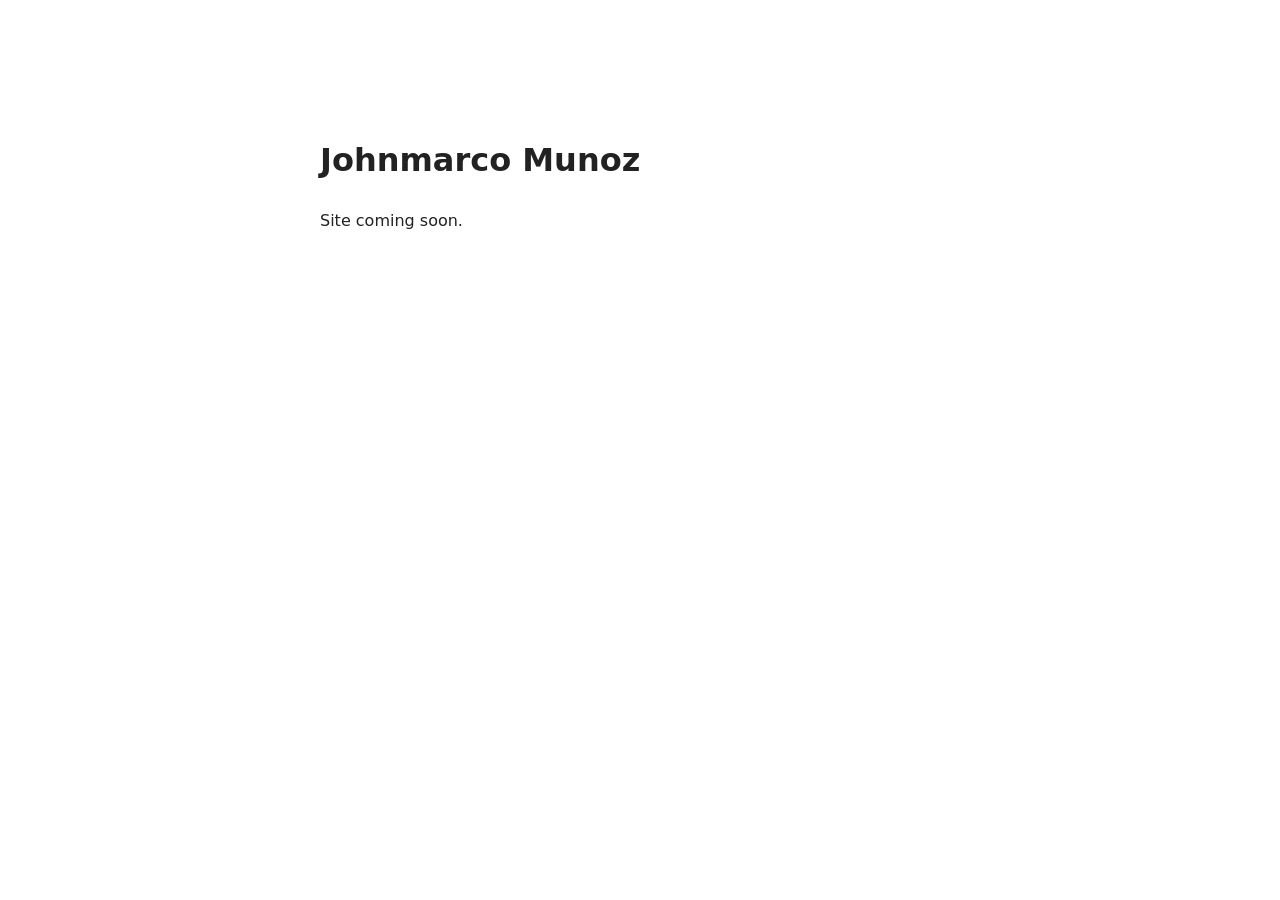
==== index.html @ bd4a5c17 "Create index.html" ====
<!DOCTYPE html>
<html lang="en">
<head>
<meta charset="utf-8">
<meta name="viewport" content="width=device-width, initial-scale=1">
<title>Johnmarco Munoz</title>
<style>body{font-family:system-ui,sans-serif;max-width:640px;margin:15vh auto;padding:0 16px;line-height:1.6;color:#222}@media(prefers-color-scheme:dark){body{background:#111;color:#eee}}</style>
</head>
<body>
<h1>Johnmarco Munoz</h1>
<p>Site coming soon.</p>
</body>
</html>
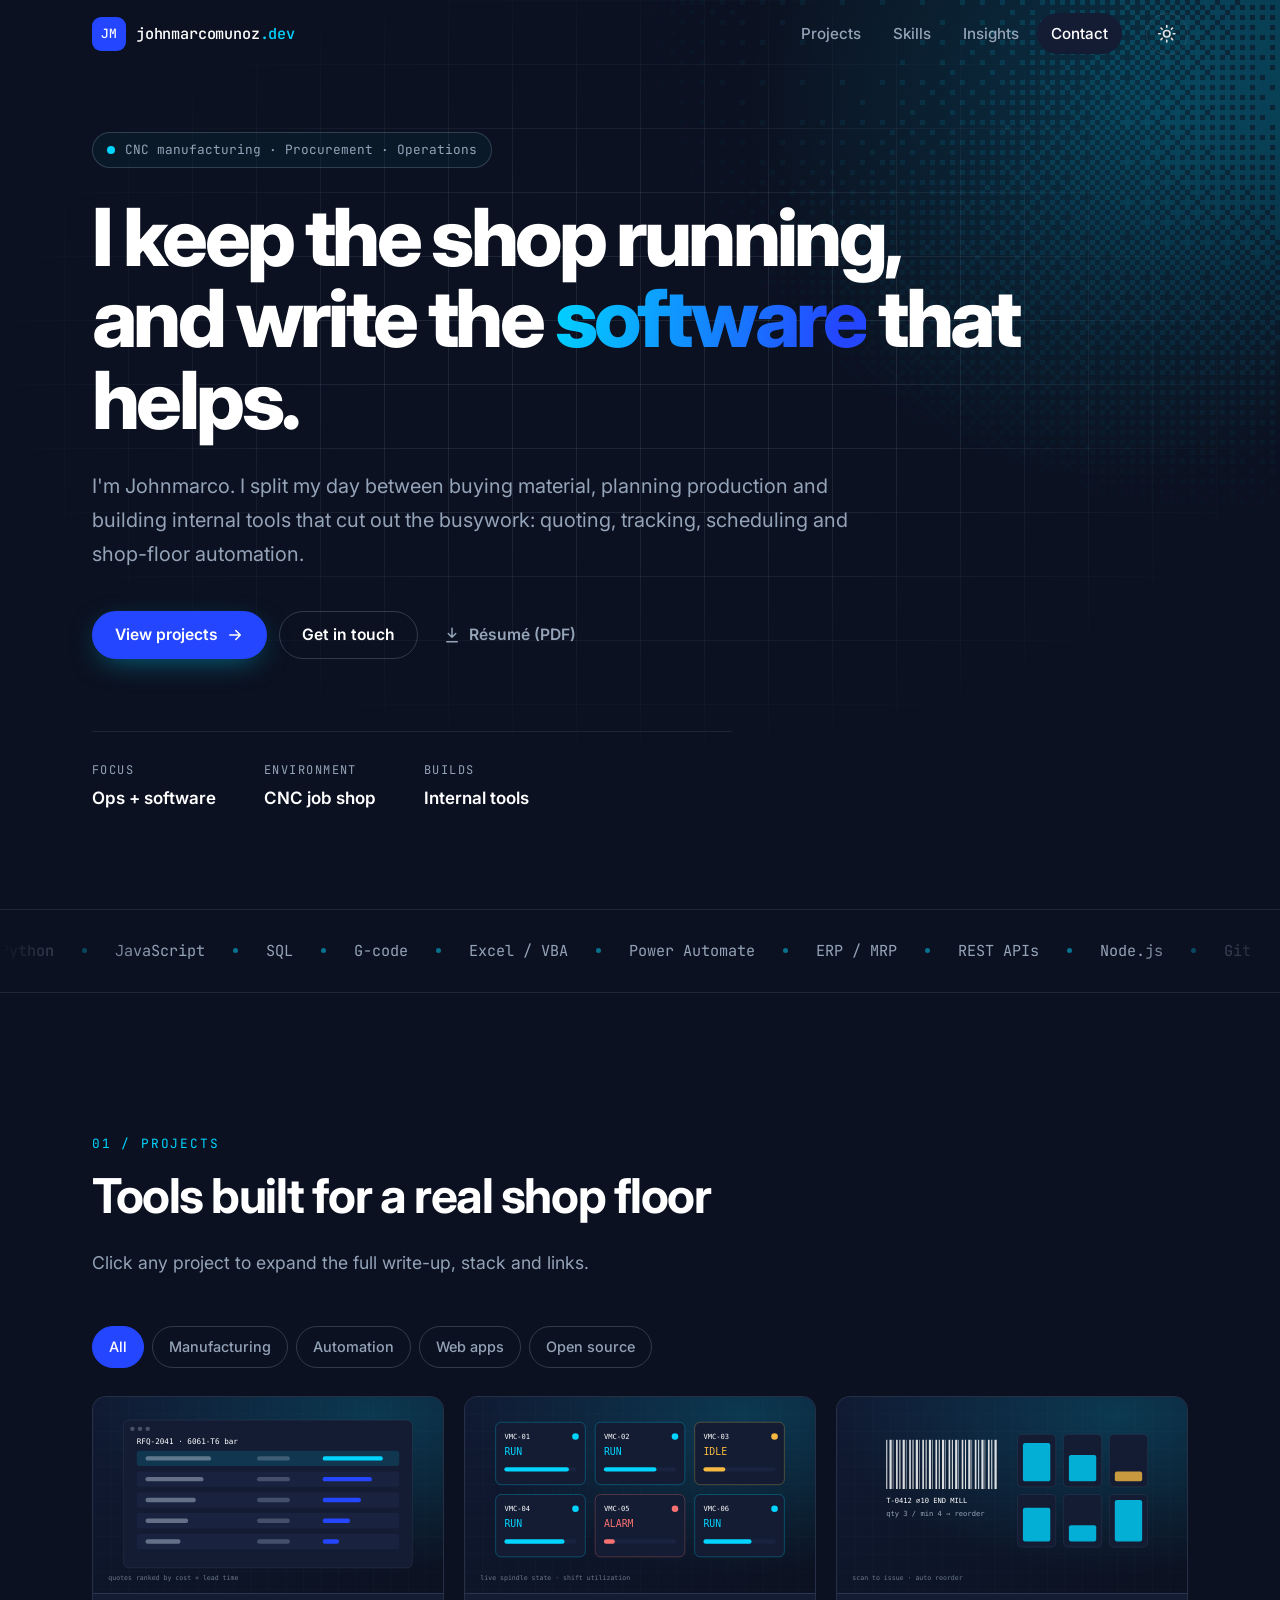
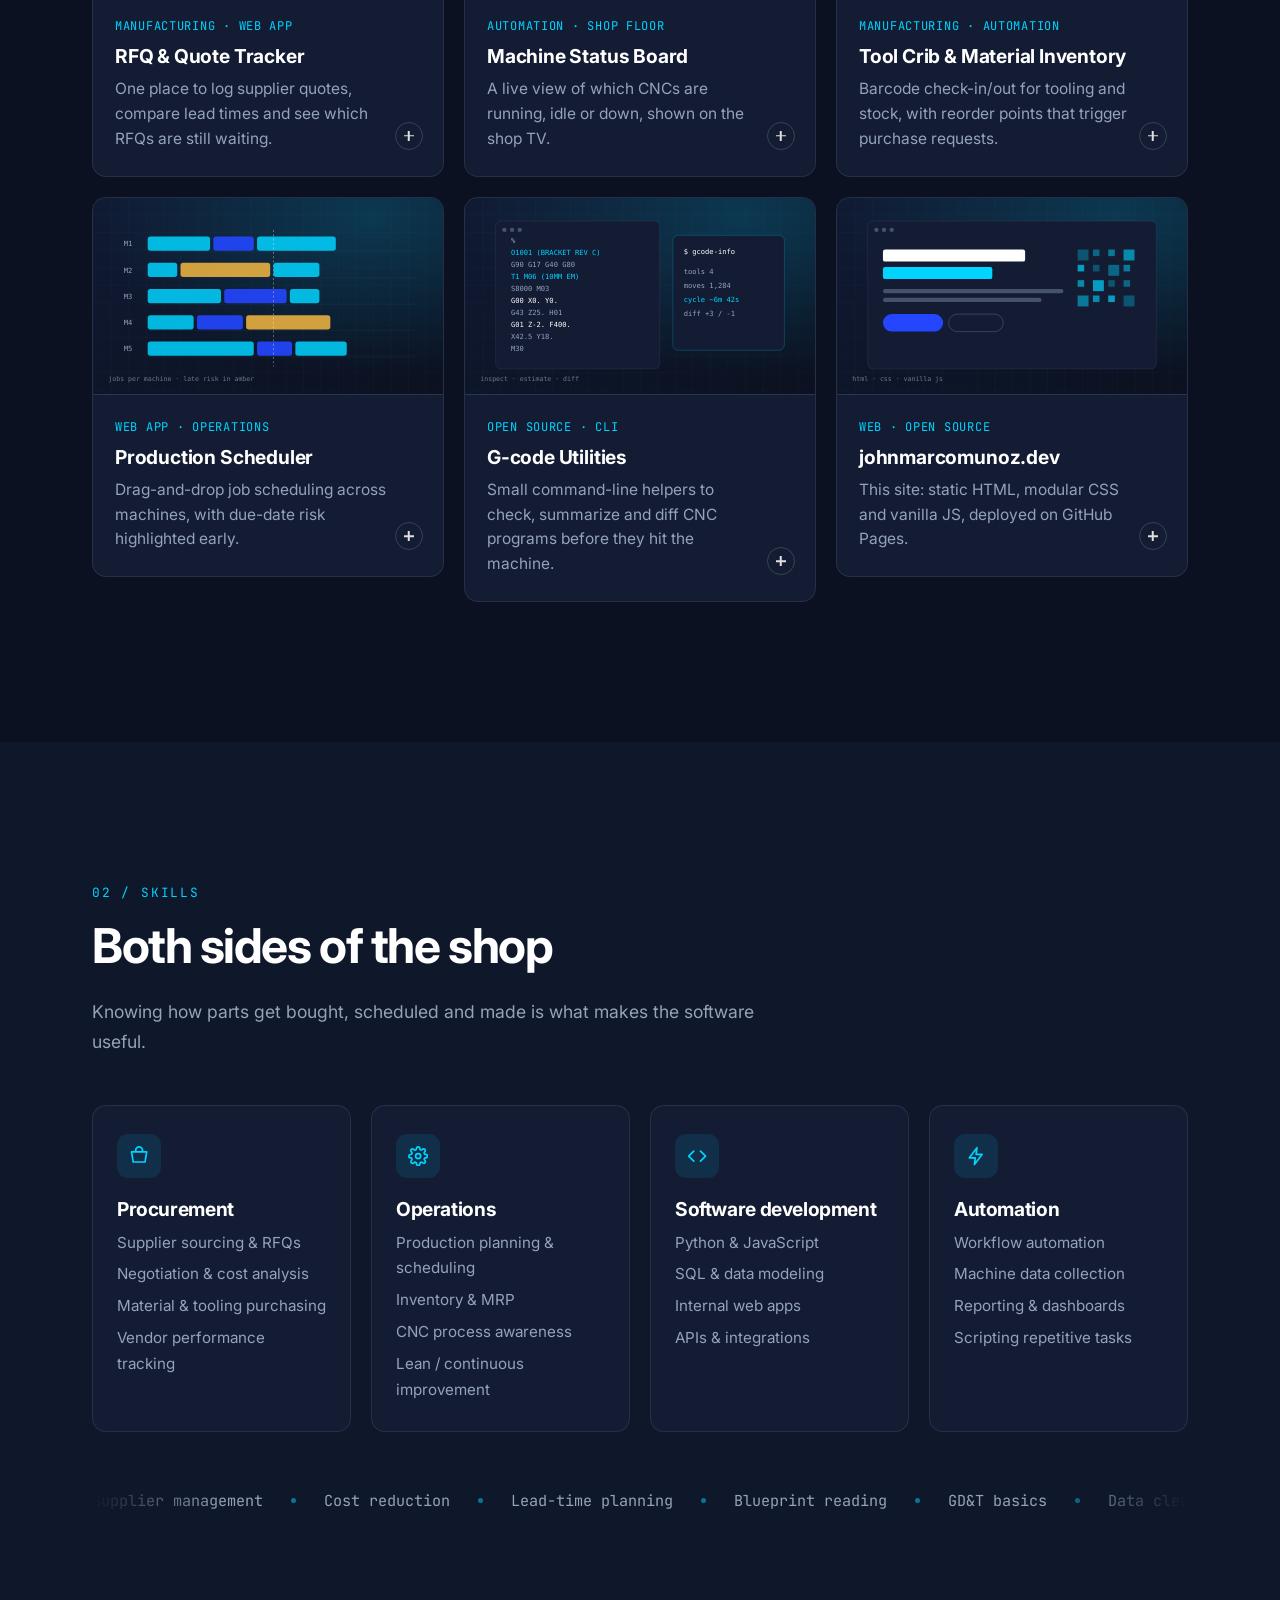
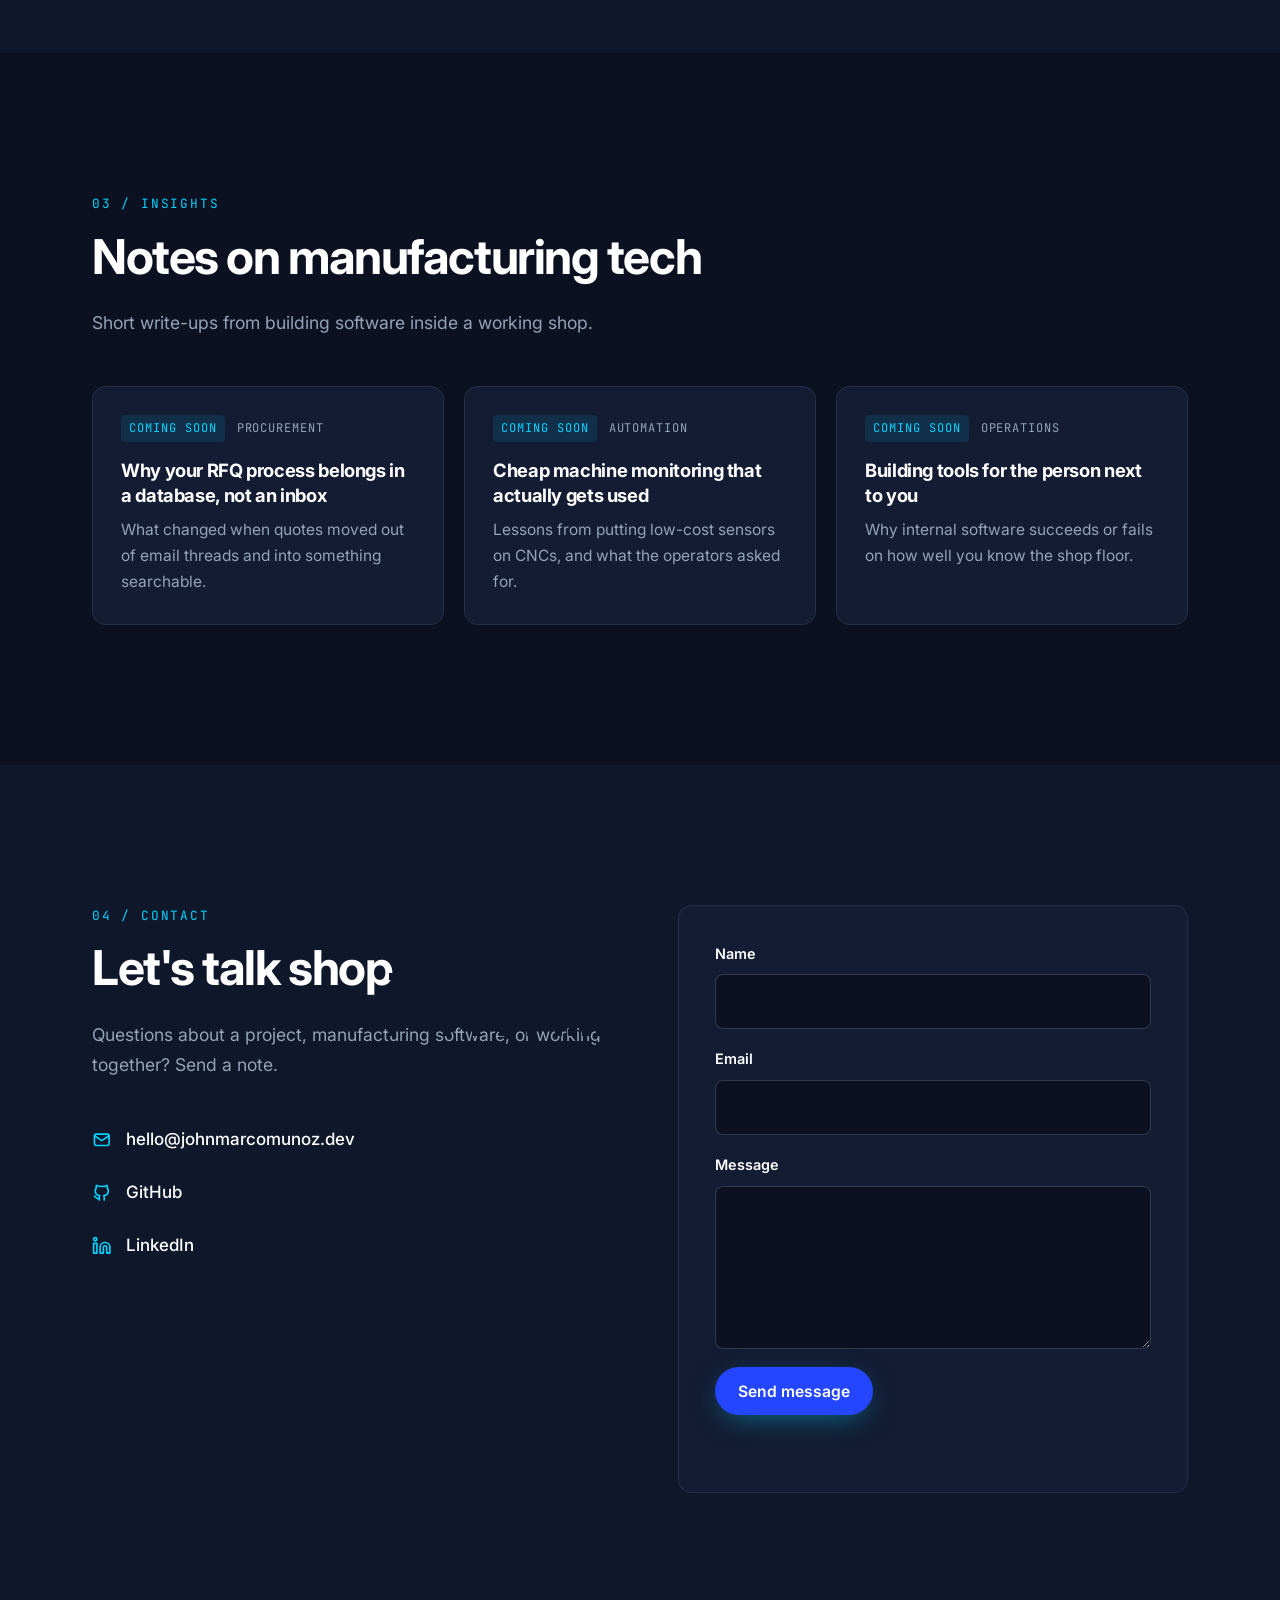
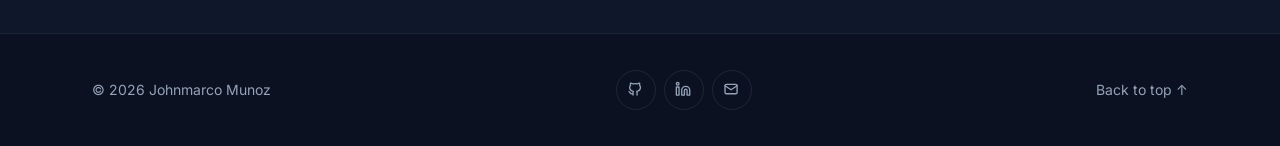
==== commit 53c7dfb5: "Build portfolio site: hero, project accordion, skills, insights, contact Static HTML/CSS/vanilla JS " ====
--- a/index.html
+++ b/index.html
@@ -1,13 +1,521 @@
 <!DOCTYPE html>
-<html lang="en">
+<html lang="en" data-theme="dark">
 <head>
-<meta charset="utf-8">
-<meta name="viewport" content="width=device-width, initial-scale=1">
-<title>Johnmarco Munoz</title>
-<style>body{font-family:system-ui,sans-serif;max-width:640px;margin:15vh auto;padding:0 16px;line-height:1.6;color:#222}@media(prefers-color-scheme:dark){body{background:#111;color:#eee}}</style>
+  <meta charset="utf-8">
+  <meta name="viewport" content="width=device-width, initial-scale=1">
+  <title>Johnmarco Munoz — Manufacturing Operations &amp; Software</title>
+  <meta name="description" content="Johnmarco Munoz works in CNC manufacturing across procurement and operations, and builds the software and automation that keeps the shop floor moving.">
+  <meta name="author" content="Johnmarco Munoz">
+  <link rel="canonical" href="https://johnmarcomunoz.dev/">
+  <meta name="theme-color" content="#0b1120">
+
+  <!-- Open Graph / social previews -->
+  <meta property="og:type" content="website">
+  <meta property="og:url" content="https://johnmarcomunoz.dev/">
+  <meta property="og:title" content="Johnmarco Munoz — Manufacturing Operations &amp; Software">
+  <meta property="og:description" content="CNC procurement and operations, plus the internal tools and shop-floor automation that support them.">
+  <meta property="og:image" content="https://johnmarcomunoz.dev/assets/og-image.png">
+  <meta name="twitter:card" content="summary_large_image">
+
+  <link rel="icon" href="assets/favicon.svg" type="image/svg+xml">
+
+  <!-- Mark JS as available and apply saved theme before paint (avoids a flash) -->
+  <script>
+    document.documentElement.classList.add('js');
+    try { var t = localStorage.getItem('theme'); if (t) document.documentElement.dataset.theme = t; } catch (e) {}
+  </script>
+
+  <link rel="preconnect" href="https://fonts.googleapis.com">
+  <link rel="preconnect" href="https://fonts.gstatic.com" crossorigin>
+  <link href="https://fonts.googleapis.com/css2?family=Inter:wght@400;500;600;700;800&family=JetBrains+Mono:wght@400;500&display=swap" rel="stylesheet">
+
+  <!-- Modular CSS: edit tokens.css for colors, animations.css for motion -->
+  <link rel="stylesheet" href="css/tokens.css">
+  <link rel="stylesheet" href="css/base.css">
+  <link rel="stylesheet" href="css/layout.css">
+  <link rel="stylesheet" href="css/components.css">
+  <link rel="stylesheet" href="css/animations.css">
+
+  <script type="application/ld+json">
+  {
+    "@context": "https://schema.org",
+    "@type": "Person",
+    "name": "Johnmarco Munoz",
+    "url": "https://johnmarcomunoz.dev/",
+    "jobTitle": "Procurement & Operations, CNC Manufacturing",
+    "knowsAbout": ["CNC manufacturing", "Procurement", "Operations", "Software development", "Automation"],
+    "sameAs": [
+      "https://github.com/YOUR-GITHUB",
+      "https://www.linkedin.com/in/YOUR-LINKEDIN"
+    ]
+  }
+  </script>
 </head>
 <body>
-<h1>Johnmarco Munoz</h1>
-<p>Site coming soon.</p>
+  <a class="skip-link" href="#main">Skip to content</a>
+
+  <!-- ============ HEADER ============ -->
+  <header class="site-header" data-header>
+    <div class="container header-inner">
+      <a class="brand" href="#top" aria-label="Johnmarco Munoz, home">
+        <span class="brand-mark" aria-hidden="true">JM</span>
+        <span class="brand-name">johnmarcomunoz<span class="accent">.dev</span></span>
+      </a>
+
+      <nav class="nav" id="site-nav" aria-label="Primary">
+        <ul class="nav-list">
+          <li><a href="#projects">Projects</a></li>
+          <li><a href="#skills">Skills</a></li>
+          <li><a href="#insights">Insights</a></li>
+          <li><a href="#contact">Contact</a></li>
+        </ul>
+      </nav>
+
+      <div class="header-actions">
+        <button class="icon-btn" type="button" data-theme-toggle aria-label="Switch to light theme">
+          <svg class="icon icon-sun" viewBox="0 0 24 24" aria-hidden="true"><circle cx="12" cy="12" r="4"/><path d="M12 2v2M12 20v2M4.9 4.9l1.4 1.4M17.7 17.7l1.4 1.4M2 12h2M20 12h2M4.9 19.1l1.4-1.4M17.7 6.3l1.4-1.4"/></svg>
+          <svg class="icon icon-moon" viewBox="0 0 24 24" aria-hidden="true"><path d="M21 12.8A9 9 0 1 1 11.2 3a7 7 0 0 0 9.8 9.8z"/></svg>
+        </button>
+        <button class="icon-btn nav-toggle" type="button" aria-controls="site-nav" aria-expanded="false" aria-label="Open menu" data-nav-toggle>
+          <svg class="icon" viewBox="0 0 24 24" aria-hidden="true"><path d="M4 7h16M4 12h16M4 17h16"/></svg>
+        </button>
+      </div>
+    </div>
+  </header>
+
+  <main id="main">
+    <!-- ============ HERO ============ -->
+    <section class="hero" id="top" aria-labelledby="hero-title">
+      <canvas class="hero-dither" data-hero-dither aria-hidden="true"></canvas>
+      <div class="container hero-inner">
+        <p class="eyebrow reveal"><span class="status-dot" aria-hidden="true"></span> CNC manufacturing · Procurement · Operations</p>
+        <h1 id="hero-title" class="hero-title reveal">
+          I keep the shop running,<br>
+          and write the <span class="text-gradient">software</span> that helps.
+        </h1>
+        <p class="hero-lede reveal">
+          I'm Johnmarco. I split my day between buying material, planning production and
+          building internal tools that cut out the busywork: quoting, tracking, scheduling
+          and shop-floor automation.
+        </p>
+        <div class="hero-ctas reveal">
+          <a class="btn btn-primary" href="#projects">
+            View projects
+            <svg class="icon" viewBox="0 0 24 24" aria-hidden="true"><path d="M5 12h14M13 6l6 6-6 6"/></svg>
+          </a>
+          <a class="btn btn-ghost" href="#contact">Get in touch</a>
+          <a class="btn btn-link" href="assets/resume.pdf" data-resume-link download>
+            <svg class="icon" viewBox="0 0 24 24" aria-hidden="true"><path d="M12 3v12M7 10l5 5 5-5M5 21h14"/></svg>
+            Résumé (PDF)
+          </a>
+        </div>
+
+        <dl class="hero-stats reveal">
+          <div><dt>Focus</dt><dd>Ops + software</dd></div>
+          <div><dt>Environment</dt><dd>CNC job shop</dd></div>
+          <div><dt>Builds</dt><dd>Internal tools</dd></div>
+        </dl>
+      </div>
+    </section>
+
+    <!-- ============ TECH LOOP ============ -->
+    <section class="loop-section" aria-label="Tools and technologies I work with">
+      <div class="logo-loop" data-logo-loop data-speed="40">
+        <ul class="logo-loop-track">
+          <li>Python</li>
+          <li>JavaScript</li>
+          <li>SQL</li>
+          <li>G-code</li>
+          <li>Excel / VBA</li>
+          <li>Power Automate</li>
+          <li>ERP / MRP</li>
+          <li>REST APIs</li>
+          <li>Node.js</li>
+          <li>Git</li>
+          <li>Fusion 360</li>
+          <li>Raspberry Pi</li>
+        </ul>
+      </div>
+    </section>
+
+    <!-- ============ PROJECTS ============ -->
+    <section class="section" id="projects" aria-labelledby="projects-title">
+      <div class="container">
+        <header class="section-head reveal" data-dither>
+          <p class="section-kicker">01 / Projects</p>
+          <h2 id="projects-title">Tools built for a real shop floor</h2>
+          <p class="section-sub">Click any project to expand the full write-up, stack and links.</p>
+        </header>
+
+        <div class="filter-bar reveal" role="group" aria-label="Filter projects">
+          <button class="chip is-active" type="button" data-filter="all" aria-pressed="true">All</button>
+          <button class="chip" type="button" data-filter="manufacturing" aria-pressed="false">Manufacturing</button>
+          <button class="chip" type="button" data-filter="automation" aria-pressed="false">Automation</button>
+          <button class="chip" type="button" data-filter="web" aria-pressed="false">Web apps</button>
+          <button class="chip" type="button" data-filter="open-source" aria-pressed="false">Open source</button>
+        </div>
+
+        <div class="project-grid" data-accordion>
+          <!--
+            PROJECT CARD TEMPLATE — copy an <article> block to add a project.
+            - data-category: space-separated list of filter keys
+              (manufacturing, automation, web, open-source)
+            - Give the button's aria-controls and the panel's id a matching, unique value.
+          -->
+          <article class="project-card reveal" data-category="manufacturing web">
+            <button class="project-summary" type="button" aria-expanded="false" aria-controls="p-rfq">
+              <span class="project-thumb">
+                <img src="assets/img/projects/rfq-tracker.svg" alt="" width="640" height="360" loading="lazy">
+              </span>
+              <span class="project-meta">
+                <span class="project-tag">Manufacturing · Web app</span>
+                <span class="project-title">RFQ &amp; Quote Tracker</span>
+                <span class="project-short">One place to log supplier quotes, compare lead times and see which RFQs are still waiting.</span>
+              </span>
+              <span class="project-chevron" aria-hidden="true"></span>
+            </button>
+            <div class="project-panel" id="p-rfq" role="region" aria-label="RFQ & Quote Tracker details">
+              <div class="project-panel-inner">
+                <p>Procurement used to live in email threads and a shared spreadsheet. This tool stores every RFQ, the vendors it went to and each response, then ranks quotes by price, lead time and past on-time delivery. Buyers see what's overdue at a glance, and the history makes the next quote faster.</p>
+                <ul class="project-points">
+                  <li>Side-by-side quote comparison with landed-cost math</li>
+                  <li>Automatic reminders for vendors that haven't responded</li>
+                  <li>Vendor scorecards built from real delivery history</li>
+                </ul>
+                <ul class="tech-list" aria-label="Tech stack">
+                  <li>Python</li><li>Flask</li><li>SQLite</li><li>HTMX</li>
+                </ul>
+                <div class="project-links">
+                  <span class="btn btn-sm btn-muted">Private / internal</span>
+                </div>
+              </div>
+            </div>
+          </article>
+
+          <article class="project-card reveal" data-category="manufacturing automation">
+            <button class="project-summary" type="button" aria-expanded="false" aria-controls="p-status">
+              <span class="project-thumb">
+                <img src="assets/img/projects/machine-status.svg" alt="" width="640" height="360" loading="lazy">
+              </span>
+              <span class="project-meta">
+                <span class="project-tag">Automation · Shop floor</span>
+                <span class="project-title">Machine Status Board</span>
+                <span class="project-short">A live view of which CNCs are running, idle or down, shown on the shop TV.</span>
+              </span>
+              <span class="project-chevron" aria-hidden="true"></span>
+            </button>
+            <div class="project-panel" id="p-status" role="region" aria-label="Machine Status Board details">
+              <div class="project-panel-inner">
+                <p>Small collectors on each machine report cycle state to a central service. The board shows utilization by shift, flags machines that have sat idle too long, and keeps a history so downtime conversations start from data instead of memory.</p>
+                <ul class="project-points">
+                  <li>Per-machine run / idle / alarm state with timestamps</li>
+                  <li>Shift utilization summaries emailed each morning</li>
+                  <li>Runs on low-cost hardware mounted at the machines</li>
+                </ul>
+                <ul class="tech-list" aria-label="Tech stack">
+                  <li>Raspberry Pi</li><li>Python</li><li>MQTT</li><li>Node.js</li><li>Chart.js</li>
+                </ul>
+                <div class="project-links">
+                  <span class="btn btn-sm btn-muted">Case study soon</span>
+                </div>
+              </div>
+            </div>
+          </article>
+
+          <article class="project-card reveal" data-category="manufacturing automation">
+            <button class="project-summary" type="button" aria-expanded="false" aria-controls="p-inventory">
+              <span class="project-thumb">
+                <img src="assets/img/projects/tool-crib.svg" alt="" width="640" height="360" loading="lazy">
+              </span>
+              <span class="project-meta">
+                <span class="project-tag">Manufacturing · Automation</span>
+                <span class="project-title">Tool Crib &amp; Material Inventory</span>
+                <span class="project-short">Barcode check-in/out for tooling and stock, with reorder points that trigger purchase requests.</span>
+              </span>
+              <span class="project-chevron" aria-hidden="true"></span>
+            </button>
+            <div class="project-panel" id="p-inventory" role="region" aria-label="Tool Crib & Material Inventory details">
+              <div class="project-panel-inner">
+                <p>Inserts, end mills and bar stock are tracked with cheap barcode scanners. When a quantity falls below its reorder point, a draft purchase request is created with the preferred vendor and last price filled in, so nothing runs out mid-job.</p>
+                <ul class="project-points">
+                  <li>Scan-to-issue workflow that takes seconds at the crib</li>
+                  <li>Min/max reorder points per item and per job</li>
+                  <li>Usage reports that feed tooling budget decisions</li>
+                </ul>
+                <ul class="tech-list" aria-label="Tech stack">
+                  <li>Python</li><li>PostgreSQL</li><li>Barcode scanners</li><li>Power Automate</li>
+                </ul>
+                <div class="project-links">
+                  <span class="btn btn-sm btn-muted">Private / internal</span>
+                </div>
+              </div>
+            </div>
+          </article>
+
+          <article class="project-card reveal" data-category="web automation">
+            <button class="project-summary" type="button" aria-expanded="false" aria-controls="p-scheduler">
+              <span class="project-thumb">
+                <img src="assets/img/projects/scheduler.svg" alt="" width="640" height="360" loading="lazy">
+              </span>
+              <span class="project-meta">
+                <span class="project-tag">Web app · Operations</span>
+                <span class="project-title">Production Scheduler</span>
+                <span class="project-short">Drag-and-drop job scheduling across machines, with due-date risk highlighted early.</span>
+              </span>
+              <span class="project-chevron" aria-hidden="true"></span>
+            </button>
+            <div class="project-panel" id="p-scheduler" role="region" aria-label="Production Scheduler details">
+              <div class="project-panel-inner">
+                <p>Pulls open work orders from the ERP export, estimates run time from routing data, and lays jobs out on a per-machine timeline. Jobs at risk of missing their ship date turn amber well before they turn into a problem.</p>
+                <ul class="project-points">
+                  <li>Imports nightly ERP exports automatically</li>
+                  <li>Capacity view per machine and per shift</li>
+                  <li>Late-risk warnings based on remaining operations</li>
+                </ul>
+                <ul class="tech-list" aria-label="Tech stack">
+                  <li>JavaScript</li><li>Node.js</li><li>SQL</li><li>CSV / ERP export</li>
+                </ul>
+                <div class="project-links">
+                  <span class="btn btn-sm btn-muted">Demo soon</span>
+                </div>
+              </div>
+            </div>
+          </article>
+
+          <article class="project-card reveal" data-category="open-source manufacturing">
+            <button class="project-summary" type="button" aria-expanded="false" aria-controls="p-gcode">
+              <span class="project-thumb">
+                <img src="assets/img/projects/gcode-tools.svg" alt="" width="640" height="360" loading="lazy">
+              </span>
+              <span class="project-meta">
+                <span class="project-tag">Open source · CLI</span>
+                <span class="project-title">G-code Utilities</span>
+                <span class="project-short">Small command-line helpers to check, summarize and diff CNC programs before they hit the machine.</span>
+              </span>
+              <span class="project-chevron" aria-hidden="true"></span>
+            </button>
+            <div class="project-panel" id="p-gcode" role="region" aria-label="G-code Utilities details">
+              <div class="project-panel-inner">
+                <p>A set of scripts for catching mistakes early: list every tool a program calls, estimate cycle time from feeds and moves, and show a readable diff between two revisions of the same program.</p>
+                <ul class="project-points">
+                  <li>Tool list and offset summary for setup sheets</li>
+                  <li>Rough cycle-time estimates from feed moves</li>
+                  <li>Revision diff that ignores comments and whitespace</li>
+                </ul>
+                <ul class="tech-list" aria-label="Tech stack">
+                  <li>Python</li><li>CLI</li><li>pytest</li>
+                </ul>
+                <div class="project-links">
+                  <a class="btn btn-sm btn-primary" href="https://github.com/YOUR-GITHUB" target="_blank" rel="noopener">GitHub</a>
+                </div>
+              </div>
+            </div>
+          </article>
+
+          <article class="project-card reveal" data-category="web open-source">
+            <button class="project-summary" type="button" aria-expanded="false" aria-controls="p-site">
+              <span class="project-thumb">
+                <img src="assets/img/projects/this-site.svg" alt="" width="640" height="360" loading="lazy">
+              </span>
+              <span class="project-meta">
+                <span class="project-tag">Web · Open source</span>
+                <span class="project-title">johnmarcomunoz.dev</span>
+                <span class="project-short">This site: static HTML, modular CSS and vanilla JS, deployed on GitHub Pages.</span>
+              </span>
+              <span class="project-chevron" aria-hidden="true"></span>
+            </button>
+            <div class="project-panel" id="p-site" role="region" aria-label="johnmarcomunoz.dev details">
+              <div class="project-panel-inner">
+                <p>No framework and no build step. Colors and motion live in separate stylesheets so they're easy to tune, the dither reveal is a small canvas script, and everything degrades gracefully with JavaScript off or reduced motion on.</p>
+                <ul class="tech-list" aria-label="Tech stack">
+                  <li>HTML</li><li>CSS</li><li>JavaScript</li><li>GitHub Pages</li>
+                </ul>
+                <div class="project-links">
+                  <a class="btn btn-sm btn-primary" href="https://github.com/YOUR-GITHUB/johnmarcomunoz.dev" target="_blank" rel="noopener">Source</a>
+                </div>
+              </div>
+            </div>
+          </article>
+        </div>
+      </div>
+    </section>
+
+    <!-- ============ SKILLS ============ -->
+    <section class="section section-alt" id="skills" aria-labelledby="skills-title">
+      <div class="container">
+        <header class="section-head reveal" data-dither>
+          <p class="section-kicker">02 / Skills</p>
+          <h2 id="skills-title">Both sides of the shop</h2>
+          <p class="section-sub">Knowing how parts get bought, scheduled and made is what makes the software useful.</p>
+        </header>
+
+        <div class="skill-grid">
+          <article class="skill-card reveal">
+            <div class="skill-icon" aria-hidden="true">
+              <svg class="icon" viewBox="0 0 24 24"><path d="M3 7h18l-2 12H5L3 7zM8 7V5a4 4 0 0 1 8 0v2"/></svg>
+            </div>
+            <h3>Procurement</h3>
+            <ul>
+              <li>Supplier sourcing &amp; RFQs</li>
+              <li>Negotiation &amp; cost analysis</li>
+              <li>Material &amp; tooling purchasing</li>
+              <li>Vendor performance tracking</li>
+            </ul>
+          </article>
+          <article class="skill-card reveal">
+            <div class="skill-icon" aria-hidden="true">
+              <svg class="icon" viewBox="0 0 24 24"><circle cx="12" cy="12" r="3"/><path d="M19.4 15a1.7 1.7 0 0 0 .3 1.8l.1.1a2 2 0 1 1-2.8 2.8l-.1-.1a1.7 1.7 0 0 0-1.8-.3 1.7 1.7 0 0 0-1 1.5V21a2 2 0 1 1-4 0v-.1a1.7 1.7 0 0 0-1.1-1.5 1.7 1.7 0 0 0-1.8.3l-.1.1a2 2 0 1 1-2.8-2.8l.1-.1a1.7 1.7 0 0 0 .3-1.8 1.7 1.7 0 0 0-1.5-1H3a2 2 0 1 1 0-4h.1a1.7 1.7 0 0 0 1.5-1.1 1.7 1.7 0 0 0-.3-1.8l-.1-.1a2 2 0 1 1 2.8-2.8l.1.1a1.7 1.7 0 0 0 1.8.3H9a1.7 1.7 0 0 0 1-1.5V3a2 2 0 1 1 4 0v.1a1.7 1.7 0 0 0 1 1.5 1.7 1.7 0 0 0 1.8-.3l.1-.1a2 2 0 1 1 2.8 2.8l-.1.1a1.7 1.7 0 0 0-.3 1.8V9a1.7 1.7 0 0 0 1.5 1H21a2 2 0 1 1 0 4h-.1a1.7 1.7 0 0 0-1.5 1z"/></svg>
+            </div>
+            <h3>Operations</h3>
+            <ul>
+              <li>Production planning &amp; scheduling</li>
+              <li>Inventory &amp; MRP</li>
+              <li>CNC process awareness</li>
+              <li>Lean / continuous improvement</li>
+            </ul>
+          </article>
+          <article class="skill-card reveal">
+            <div class="skill-icon" aria-hidden="true">
+              <svg class="icon" viewBox="0 0 24 24"><path d="M8 6l-6 6 6 6M16 6l6 6-6 6"/></svg>
+            </div>
+            <h3>Software development</h3>
+            <ul>
+              <li>Python &amp; JavaScript</li>
+              <li>SQL &amp; data modeling</li>
+              <li>Internal web apps</li>
+              <li>APIs &amp; integrations</li>
+            </ul>
+          </article>
+          <article class="skill-card reveal">
+            <div class="skill-icon" aria-hidden="true">
+              <svg class="icon" viewBox="0 0 24 24"><path d="M13 2L4 14h7l-1 8 9-12h-7l1-8z"/></svg>
+            </div>
+            <h3>Automation</h3>
+            <ul>
+              <li>Workflow automation</li>
+              <li>Machine data collection</li>
+              <li>Reporting &amp; dashboards</li>
+              <li>Scripting repetitive tasks</li>
+            </ul>
+          </article>
+        </div>
+
+        <div class="logo-loop logo-loop-reverse reveal" data-logo-loop data-speed="55">
+          <ul class="logo-loop-track">
+            <li>Supplier management</li>
+            <li>Cost reduction</li>
+            <li>Lead-time planning</li>
+            <li>Blueprint reading</li>
+            <li>GD&amp;T basics</li>
+            <li>Data cleanup</li>
+            <li>Process mapping</li>
+            <li>KPI dashboards</li>
+          </ul>
+        </div>
+      </div>
+    </section>
+
+    <!-- ============ INSIGHTS ============ -->
+    <section class="section" id="insights" aria-labelledby="insights-title">
+      <div class="container">
+        <header class="section-head reveal" data-dither>
+          <p class="section-kicker">03 / Insights</p>
+          <h2 id="insights-title">Notes on manufacturing tech</h2>
+          <p class="section-sub">Short write-ups from building software inside a working shop.</p>
+        </header>
+
+        <div class="post-grid">
+          <!-- POST TEMPLATE — duplicate an <article>. Point href at a post page (e.g. posts/my-post.html) or an external article. -->
+          <article class="post-card reveal">
+            <p class="post-meta"><span class="post-badge">Coming soon</span> <span>Procurement</span></p>
+            <h3><a href="#insights">Why your RFQ process belongs in a database, not an inbox</a></h3>
+            <p>What changed when quotes moved out of email threads and into something searchable.</p>
+          </article>
+          <article class="post-card reveal">
+            <p class="post-meta"><span class="post-badge">Coming soon</span> <span>Automation</span></p>
+            <h3><a href="#insights">Cheap machine monitoring that actually gets used</a></h3>
+            <p>Lessons from putting low-cost sensors on CNCs, and what the operators asked for.</p>
+          </article>
+          <article class="post-card reveal">
+            <p class="post-meta"><span class="post-badge">Coming soon</span> <span>Operations</span></p>
+            <h3><a href="#insights">Building tools for the person next to you</a></h3>
+            <p>Why internal software succeeds or fails on how well you know the shop floor.</p>
+          </article>
+        </div>
+      </div>
+    </section>
+
+    <!-- ============ CONTACT ============ -->
+    <section class="section section-alt" id="contact" aria-labelledby="contact-title">
+      <div class="container contact-grid">
+        <div class="contact-intro reveal" data-dither>
+          <p class="section-kicker">04 / Contact</p>
+          <h2 id="contact-title">Let's talk shop</h2>
+          <p class="section-sub">Questions about a project, manufacturing software, or working together? Send a note.</p>
+
+          <ul class="contact-links">
+            <li>
+              <a href="mailto:hello@johnmarcomunoz.dev">
+                <svg class="icon" viewBox="0 0 24 24" aria-hidden="true"><rect x="3" y="5" width="18" height="14" rx="2"/><path d="M3 7l9 6 9-6"/></svg>
+                hello@johnmarcomunoz.dev
+              </a>
+            </li>
+            <li>
+              <a href="https://github.com/YOUR-GITHUB" target="_blank" rel="noopener">
+                <svg class="icon" viewBox="0 0 24 24" aria-hidden="true"><path d="M9 19c-4.3 1.4-4.3-2.5-6-3m12 5v-3.5c0-1 .1-1.4-.5-2 2.8-.3 5.5-1.4 5.5-6a4.6 4.6 0 0 0-1.3-3.2 4.2 4.2 0 0 0-.1-3.2s-1.1-.3-3.5 1.3a12.3 12.3 0 0 0-6.2 0C6.5 2.8 5.4 3.1 5.4 3.1a4.2 4.2 0 0 0-.1 3.2A4.6 4.6 0 0 0 4 9.5c0 4.6 2.7 5.7 5.5 6-.6.6-.6 1.2-.5 2V21"/></svg>
+                GitHub
+              </a>
+            </li>
+            <li>
+              <a href="https://www.linkedin.com/in/YOUR-LINKEDIN" target="_blank" rel="noopener">
+                <svg class="icon" viewBox="0 0 24 24" aria-hidden="true"><path d="M16 8a6 6 0 0 1 6 6v7h-4v-7a2 2 0 0 0-4 0v7h-4v-7a6 6 0 0 1 6-6zM2 9h4v12H2zM4 2a2 2 0 1 1 0 4 2 2 0 0 1 0-4z"/></svg>
+                LinkedIn
+              </a>
+            </li>
+          </ul>
+        </div>
+
+        <!--
+          The form opens the visitor's email app by default (no backend needed).
+          To receive submissions directly, set data-endpoint to a Formspree
+          (or similar) URL — see README.
+        -->
+        <form class="contact-form reveal" data-contact-form data-email="hello@johnmarcomunoz.dev" data-endpoint="" novalidate>
+          <div class="field">
+            <label for="cf-name">Name</label>
+            <input id="cf-name" name="name" type="text" autocomplete="name" required>
+          </div>
+          <div class="field">
+            <label for="cf-email">Email</label>
+            <input id="cf-email" name="email" type="email" autocomplete="email" required>
+          </div>
+          <div class="field">
+            <label for="cf-message">Message</label>
+            <textarea id="cf-message" name="message" rows="5" required></textarea>
+          </div>
+          <button class="btn btn-primary" type="submit">Send message</button>
+          <p class="form-status" role="status" aria-live="polite" data-form-status></p>
+        </form>
+      </div>
+    </section>
+  </main>
+
+  <!-- ============ FOOTER ============ -->
+  <footer class="site-footer">
+    <div class="container footer-inner">
+      <p>© <span data-year>2026</span> Johnmarco Munoz</p>
+      <ul class="social-links" aria-label="Social links">
+        <li><a href="https://github.com/YOUR-GITHUB" target="_blank" rel="noopener" aria-label="GitHub"><svg class="icon" viewBox="0 0 24 24" aria-hidden="true"><path d="M9 19c-4.3 1.4-4.3-2.5-6-3m12 5v-3.5c0-1 .1-1.4-.5-2 2.8-.3 5.5-1.4 5.5-6a4.6 4.6 0 0 0-1.3-3.2 4.2 4.2 0 0 0-.1-3.2s-1.1-.3-3.5 1.3a12.3 12.3 0 0 0-6.2 0C6.5 2.8 5.4 3.1 5.4 3.1a4.2 4.2 0 0 0-.1 3.2A4.6 4.6 0 0 0 4 9.5c0 4.6 2.7 5.7 5.5 6-.6.6-.6 1.2-.5 2V21"/></svg></a></li>
+        <li><a href="https://www.linkedin.com/in/YOUR-LINKEDIN" target="_blank" rel="noopener" aria-label="LinkedIn"><svg class="icon" viewBox="0 0 24 24" aria-hidden="true"><path d="M16 8a6 6 0 0 1 6 6v7h-4v-7a2 2 0 0 0-4 0v7h-4v-7a6 6 0 0 1 6-6zM2 9h4v12H2zM4 2a2 2 0 1 1 0 4 2 2 0 0 1 0-4z"/></svg></a></li>
+        <li><a href="mailto:hello@johnmarcomunoz.dev" aria-label="Email"><svg class="icon" viewBox="0 0 24 24" aria-hidden="true"><rect x="3" y="5" width="18" height="14" rx="2"/><path d="M3 7l9 6 9-6"/></svg></a></li>
+      </ul>
+      <a class="back-to-top" href="#top">Back to top ↑</a>
+    </div>
+  </footer>
+
+  <script src="js/main.js" defer></script>
+  <script src="js/projects.js" defer></script>
+  <script src="js/logo-loop.js" defer></script>
+  <script src="js/dither.js" defer></script>
 </body>
 </html>
--- a/css/tokens.css
+++ b/css/tokens.css
@@ -0,0 +1,76 @@
+/* =========================================================
+   DESIGN TOKENS
+   Change colors, fonts, spacing and motion timing here.
+   Everything else reads from these variables.
+   ========================================================= */
+
+:root {
+  /* ---- Accent (the main thing to tweak) ----
+     --accent       solid fills: primary buttons, active chips, dots
+     --accent-bright text/lines on dark backgrounds (needs good contrast)
+     --accent-rgb    same as --accent-bright as "r, g, b" for transparent glows */
+  --accent: #2446ff;
+  --accent-hover: #3a5bff;
+  --accent-bright: #00d4ff;
+  --accent-rgb: 0, 212, 255;
+  --on-accent: #ffffff;
+
+  /* ---- Dark theme (default) ---- */
+  --bg: #0b1120;
+  --bg-alt: #0f172a;
+  --surface: #131c33;
+  --surface-2: #19233f;
+  --border: rgba(148, 163, 184, 0.14);
+  --border-strong: rgba(148, 163, 184, 0.28);
+  --text: #e0e0e0;
+  --text-muted: #94a3b8;
+  --heading: #ffffff;
+  --header-bg: rgba(11, 17, 32, 0.72);
+  --shadow: 0 20px 50px -20px rgba(0, 0, 0, 0.6);
+  --dither-color: 11, 17, 32; /* matches --bg; used by the dither veil canvas */
+
+  /* ---- Typography ---- */
+  --font-sans: "Inter", system-ui, -apple-system, "Segoe UI", Roboto, sans-serif;
+  --font-mono: "JetBrains Mono", ui-monospace, SFMono-Regular, Menlo, monospace;
+  --fs-hero: clamp(2.5rem, 6vw + 0.5rem, 5rem);
+  --fs-h2: clamp(1.9rem, 3vw + 0.6rem, 3rem);
+  --fs-h3: 1.2rem;
+  --fs-body: 1.0625rem;
+  --fs-small: 0.875rem;
+  --lh-body: 1.7;
+
+  /* ---- Layout ---- */
+  --container: 1160px;
+  --gutter: clamp(16px, 4vw, 32px);
+  --section-pad: clamp(80px, 12vw, 140px);
+  --radius: 14px;
+  --radius-sm: 8px;
+  --header-h: 68px;
+
+  /* ---- Motion ---- */
+  --ease: cubic-bezier(0.22, 1, 0.36, 1);
+  --dur-fast: 180ms;
+  --dur: 350ms;
+  --dur-slow: 700ms;
+}
+
+/* ---- Light theme (toggle in the header) ---- */
+:root[data-theme="light"] {
+  --accent: #1d3dff;
+  --accent-hover: #0f2ee0;
+  --accent-bright: #0060d6;
+  --accent-rgb: 0, 96, 214;
+
+  --bg: #f7f8fb;
+  --bg-alt: #eef1f7;
+  --surface: #ffffff;
+  --surface-2: #f2f4f9;
+  --border: rgba(15, 23, 42, 0.1);
+  --border-strong: rgba(15, 23, 42, 0.2);
+  --text: #334155;
+  --text-muted: #5b6b82;
+  --heading: #0b1120;
+  --header-bg: rgba(247, 248, 251, 0.8);
+  --shadow: 0 20px 50px -24px rgba(15, 23, 42, 0.25);
+  --dither-color: 247, 248, 251;
+}
--- a/css/base.css
+++ b/css/base.css
@@ -0,0 +1,97 @@
+/* =========================================================
+   BASE — reset, typography, global elements
+   ========================================================= */
+
+*,
+*::before,
+*::after { box-sizing: border-box; }
+
+html {
+  scroll-behavior: smooth;
+  scroll-padding-top: calc(var(--header-h) + 16px);
+  -webkit-text-size-adjust: 100%;
+  color-scheme: dark;
+}
+:root[data-theme="light"] { color-scheme: light; }
+
+body {
+  margin: 0;
+  background: var(--bg);
+  color: var(--text);
+  font-family: var(--font-sans);
+  font-size: var(--fs-body);
+  line-height: var(--lh-body);
+  -webkit-font-smoothing: antialiased;
+  text-rendering: optimizeLegibility;
+  overflow-x: hidden;
+  transition: background-color var(--dur) var(--ease), color var(--dur) var(--ease);
+}
+
+h1, h2, h3, h4 {
+  color: var(--heading);
+  line-height: 1.15;
+  letter-spacing: -0.02em;
+  margin: 0 0 0.5em;
+  font-weight: 700;
+}
+h2 { font-size: var(--fs-h2); letter-spacing: -0.03em; }
+h3 { font-size: var(--fs-h3); }
+
+p { margin: 0 0 1em; }
+
+a {
+  color: var(--accent-bright);
+  text-decoration: none;
+  transition: color var(--dur-fast) var(--ease);
+}
+a:hover { color: var(--heading); }
+
+img, svg { display: block; max-width: 100%; }
+
+ul { margin: 0; padding: 0; }
+
+button { font: inherit; color: inherit; }
+
+code, kbd, .mono { font-family: var(--font-mono); }
+
+::selection { background: rgba(var(--accent-rgb), 0.3); color: var(--heading); }
+
+:focus-visible {
+  outline: 2px solid var(--accent-bright);
+  outline-offset: 3px;
+  border-radius: 4px;
+}
+
+.skip-link {
+  position: absolute;
+  left: 16px;
+  top: -100px;
+  z-index: 100;
+  padding: 10px 16px;
+  background: var(--accent);
+  color: var(--on-accent);
+  border-radius: var(--radius-sm);
+  font-weight: 600;
+}
+.skip-link:focus { top: 12px; color: var(--on-accent); }
+
+.accent { color: var(--accent-bright); }
+
+.icon {
+  width: 1.15em;
+  height: 1.15em;
+  flex: none;
+  fill: none;
+  stroke: currentColor;
+  stroke-width: 2;
+  stroke-linecap: round;
+  stroke-linejoin: round;
+}
+
+.visually-hidden {
+  position: absolute !important;
+  width: 1px; height: 1px;
+  overflow: hidden;
+  clip: rect(0 0 0 0);
+  white-space: nowrap;
+}
--- a/css/layout.css
+++ b/css/layout.css
@@ -0,0 +1,253 @@
+/* =========================================================
+   LAYOUT — header, hero, sections, grids, footer
+   ========================================================= */
+
+.container {
+  width: 100%;
+  max-width: var(--container);
+  margin-inline: auto;
+  padding-inline: var(--gutter);
+}
+
+/* ---------- Header ---------- */
+.site-header {
+  position: sticky;
+  top: 0;
+  z-index: 50;
+  height: var(--header-h);
+  background: transparent;
+  border-bottom: 1px solid transparent;
+  transition: background-color var(--dur) var(--ease), border-color var(--dur) var(--ease);
+}
+.site-header.is-scrolled {
+  background: var(--header-bg);
+  border-bottom-color: var(--border);
+  -webkit-backdrop-filter: saturate(160%) blur(14px);
+  backdrop-filter: saturate(160%) blur(14px);
+}
+.header-inner {
+  height: 100%;
+  display: flex;
+  align-items: center;
+  gap: 24px;
+}
+
+.brand {
+  display: inline-flex;
+  align-items: center;
+  gap: 10px;
+  color: var(--heading);
+  font-weight: 700;
+  letter-spacing: -0.01em;
+}
+.brand:hover { color: var(--heading); }
+.brand-mark {
+  display: grid;
+  place-items: center;
+  width: 34px;
+  height: 34px;
+  border-radius: 9px;
+  background: var(--accent);
+  color: var(--on-accent);
+  font-family: var(--font-mono);
+  font-size: 0.8rem;
+  font-weight: 500;
+}
+.brand-name { font-family: var(--font-mono); font-size: 0.95rem; font-weight: 500; }
+
+.nav { margin-left: auto; }
+.nav-list {
+  list-style: none;
+  display: flex;
+  gap: 4px;
+}
+.nav-list a {
+  display: block;
+  padding: 8px 14px;
+  border-radius: 999px;
+  color: var(--text-muted);
+  font-size: 0.95rem;
+  font-weight: 500;
+}
+.nav-list a:hover,
+.nav-list a.is-active { color: var(--heading); background: var(--surface); }
+
+.header-actions { display: flex; align-items: center; gap: 6px; }
+.header-actions .nav-toggle { display: none; }
+
+@media (max-width: 760px) {
+  .brand-name { display: none; }
+  .header-actions .nav-toggle { display: inline-grid; }
+  .header-actions { margin-left: auto; }
+  .nav {
+    position: absolute;
+    top: var(--header-h);
+    left: 0;
+    right: 0;
+    margin: 0;
+    background: var(--bg);
+    border-bottom: 1px solid var(--border);
+    padding: 8px var(--gutter) 20px;
+    display: none;
+  }
+  .nav.is-open { display: block; }
+  .nav-list { flex-direction: column; }
+  .nav-list a { padding: 14px 12px; border-radius: var(--radius-sm); font-size: 1.05rem; }
+}
+
+/* ---------- Hero ---------- */
+.hero {
+  position: relative;
+  min-height: calc(100svh - var(--header-h));
+  display: flex;
+  align-items: center;
+  margin-top: calc(var(--header-h) * -1);
+  padding: calc(var(--header-h) + 64px) 0 96px;
+  overflow: hidden;
+  isolation: isolate;
+}
+/* Faint grid + accent glow behind the hero text */
+.hero::before {
+  content: "";
+  position: absolute;
+  inset: 0;
+  z-index: -2;
+  background-image:
+    linear-gradient(var(--border) 1px, transparent 1px),
+    linear-gradient(90deg, var(--border) 1px, transparent 1px);
+  background-size: 64px 64px;
+  -webkit-mask-image: radial-gradient(ellipse 70% 60% at 50% 40%, #000 30%, transparent 75%);
+  mask-image: radial-gradient(ellipse 70% 60% at 50% 40%, #000 30%, transparent 75%);
+}
+.hero::after {
+  content: "";
+  position: absolute;
+  z-index: -3;
+  width: 900px;
+  height: 900px;
+  right: -300px;
+  top: -350px;
+  background: radial-gradient(circle, rgba(var(--accent-rgb), 0.16), transparent 60%);
+  pointer-events: none;
+}
+.hero-dither {
+  position: absolute;
+  inset: 0;
+  width: 100%;
+  height: 100%;
+  z-index: -1;
+  pointer-events: none;
+  /* Keep the pattern to the top-right, away from the text */
+  -webkit-mask-image: radial-gradient(ellipse 65% 75% at 100% 0%, #000 20%, transparent 80%);
+  mask-image: radial-gradient(ellipse 65% 75% at 100% 0%, #000 20%, transparent 80%);
+}
+.hero-inner { position: relative; }
+
+.hero-title {
+  font-size: var(--fs-hero);
+  font-weight: 800;
+  letter-spacing: -0.045em;
+  line-height: 1.02;
+  max-width: 20ch;
+  margin-bottom: 28px;
+}
+.hero-lede {
+  max-width: 60ch;
+  font-size: clamp(1.05rem, 0.6vw + 0.95rem, 1.25rem);
+  color: var(--text-muted);
+  margin-bottom: 40px;
+}
+.hero-ctas {
+  display: flex;
+  flex-wrap: wrap;
+  align-items: center;
+  gap: 12px;
+}
+.hero-stats {
+  display: flex;
+  flex-wrap: wrap;
+  gap: 16px 48px;
+  margin: 72px 0 0;
+  padding-top: 28px;
+  border-top: 1px solid var(--border);
+  max-width: 640px;
+}
+.hero-stats dt {
+  font-family: var(--font-mono);
+  font-size: 0.75rem;
+  text-transform: uppercase;
+  letter-spacing: 0.12em;
+  color: var(--text-muted);
+}
+.hero-stats dd { margin: 4px 0 0; color: var(--heading); font-weight: 600; }
+
+/* ---------- Sections ---------- */
+.section { padding-block: var(--section-pad); }
+.section-alt { background: var(--bg-alt); }
+.loop-section {
+  padding-block: 28px;
+  border-block: 1px solid var(--border);
+}
+
+.section-head { max-width: 720px; margin-bottom: 48px; position: relative; }
+.section-kicker {
+  font-family: var(--font-mono);
+  font-size: 0.8rem;
+  letter-spacing: 0.14em;
+  text-transform: uppercase;
+  color: var(--accent-bright);
+  margin-bottom: 14px;
+}
+.section-sub { color: var(--text-muted); font-size: 1.1rem; margin: 0; }
+
+/* ---------- Grids ---------- */
+.project-grid {
+  display: grid;
+  grid-template-columns: repeat(3, minmax(0, 1fr));
+  gap: 20px;
+  align-items: start;
+  grid-auto-flow: row dense;
+}
+.skill-grid {
+  display: grid;
+  grid-template-columns: repeat(4, minmax(0, 1fr));
+  gap: 20px;
+  margin-bottom: 56px;
+}
+.post-grid {
+  display: grid;
+  grid-template-columns: repeat(3, minmax(0, 1fr));
+  gap: 20px;
+}
+.contact-grid {
+  display: grid;
+  grid-template-columns: 1fr 1fr;
+  gap: clamp(40px, 6vw, 96px);
+  align-items: start;
+}
+
+@media (max-width: 1000px) {
+  .project-grid, .post-grid { grid-template-columns: repeat(2, minmax(0, 1fr)); }
+  .skill-grid { grid-template-columns: repeat(2, minmax(0, 1fr)); }
+}
+@media (max-width: 680px) {
+  .project-grid, .post-grid, .skill-grid, .contact-grid { grid-template-columns: 1fr; }
+  .hero-stats { gap: 16px 32px; margin-top: 48px; }
+}
+
+/* ---------- Footer ---------- */
+.site-footer {
+  border-top: 1px solid var(--border);
+  padding-block: 36px;
+  color: var(--text-muted);
+  font-size: var(--fs-small);
+}
+.footer-inner {
+  display: flex;
+  flex-wrap: wrap;
+  align-items: center;
+  justify-content: space-between;
+  gap: 16px;
+}
+.footer-inner p { margin: 0; }
+.back-to-top { color: var(--text-muted); }
--- a/css/components.css
+++ b/css/components.css
@@ -0,0 +1,482 @@
+/* =========================================================
+   COMPONENTS — buttons, chips, cards, accordion, loop, form
+   ========================================================= */
+
+/* ---------- Buttons ---------- */
+.btn {
+  display: inline-flex;
+  align-items: center;
+  justify-content: center;
+  gap: 8px;
+  min-height: 48px;
+  padding: 0 22px;
+  border-radius: 999px;
+  border: 1px solid transparent;
+  font-weight: 600;
+  font-size: 0.98rem;
+  line-height: 1;
+  cursor: pointer;
+  white-space: nowrap;
+  transition:
+    background-color var(--dur-fast) var(--ease),
+    border-color var(--dur-fast) var(--ease),
+    color var(--dur-fast) var(--ease),
+    transform var(--dur-fast) var(--ease),
+    box-shadow var(--dur) var(--ease);
+}
+.btn .icon { transition: transform var(--dur-fast) var(--ease); }
+
+.btn-primary {
+  background: var(--accent);
+  color: var(--on-accent);
+  box-shadow: 0 8px 30px -10px rgba(var(--accent-rgb), 0.55);
+}
+.btn-primary:hover {
+  background: var(--accent-hover);
+  color: var(--on-accent);
+  transform: translateY(-2px);
+  box-shadow: 0 14px 36px -10px rgba(var(--accent-rgb), 0.7);
+}
+.btn-primary:hover .icon { transform: translateX(3px); }
+
+.btn-ghost {
+  background: transparent;
+  color: var(--heading);
+  border-color: var(--border-strong);
+}
+.btn-ghost:hover {
+  color: var(--heading);
+  border-color: var(--accent-bright);
+  background: rgba(var(--accent-rgb), 0.06);
+  transform: translateY(-2px);
+}
+
+.btn-link {
+  color: var(--text-muted);
+  padding-inline: 12px;
+}
+.btn-link:hover { color: var(--heading); }
+
+.btn-muted {
+  background: var(--surface-2);
+  color: var(--text-muted);
+  cursor: default;
+  font-weight: 500;
+}
+
+.btn-sm { min-height: 38px; padding: 0 16px; font-size: 0.88rem; }
+
+.icon-btn {
+  display: inline-grid;
+  place-items: center;
+  width: 42px;
+  height: 42px;
+  border-radius: 50%;
+  border: 1px solid var(--border);
+  background: transparent;
+  color: var(--text);
+  cursor: pointer;
+  transition: border-color var(--dur-fast) var(--ease), color var(--dur-fast) var(--ease);
+}
+.icon-btn:hover { border-color: var(--accent-bright); color: var(--heading); }
+
+/* Theme toggle shows the icon for the theme you'd switch TO */
+.icon-sun { display: block; }
+.icon-moon { display: none; }
+:root[data-theme="light"] .icon-sun { display: none; }
+:root[data-theme="light"] .icon-moon { display: block; }
+
+/* ---------- Hero bits ---------- */
+.eyebrow {
+  display: inline-flex;
+  align-items: center;
+  gap: 10px;
+  padding: 6px 14px;
+  border: 1px solid var(--border-strong);
+  border-radius: 999px;
+  font-family: var(--font-mono);
+  font-size: 0.8rem;
+  color: var(--text-muted);
+  margin-bottom: 28px;
+  background: rgba(var(--accent-rgb), 0.04);
+}
+.status-dot {
+  width: 8px;
+  height: 8px;
+  border-radius: 50%;
+  background: var(--accent-bright);
+  box-shadow: 0 0 0 0 rgba(var(--accent-rgb), 0.6);
+}
+.text-gradient {
+  background: linear-gradient(100deg, var(--accent-bright), var(--accent) 90%);
+  -webkit-background-clip: text;
+  background-clip: text;
+  color: transparent;
+}
+
+/* ---------- Filter chips ---------- */
+.filter-bar {
+  display: flex;
+  flex-wrap: wrap;
+  gap: 8px;
+  margin-bottom: 28px;
+}
+.chip {
+  padding: 8px 16px;
+  border-radius: 999px;
+  border: 1px solid var(--border-strong);
+  background: transparent;
+  color: var(--text-muted);
+  font-size: 0.9rem;
+  font-weight: 500;
+  cursor: pointer;
+  transition: all var(--dur-fast) var(--ease);
+}
+.chip:hover { color: var(--heading); border-color: var(--accent-bright); }
+.chip.is-active {
+  background: var(--accent);
+  border-color: var(--accent);
+  color: var(--on-accent);
+}
+
+/* ---------- Project cards (accordion) ---------- */
+.project-card {
+  position: relative;
+  display: grid;
+  grid-template-columns: minmax(0, 1fr);
+  background: var(--surface);
+  border: 1px solid var(--border);
+  border-radius: var(--radius);
+  overflow: hidden;
+  transition:
+    border-color var(--dur) var(--ease),
+    transform var(--dur) var(--ease),
+    box-shadow var(--dur) var(--ease);
+}
+.project-card:hover {
+  border-color: rgba(var(--accent-rgb), 0.45);
+  transform: translateY(-4px);
+  box-shadow: var(--shadow), 0 0 0 1px rgba(var(--accent-rgb), 0.08);
+}
+.project-card[hidden] { display: none; }
+
+.project-summary {
+  all: unset;
+  box-sizing: border-box;
+  display: flex;
+  flex-direction: column;
+  cursor: pointer;
+  position: relative;
+  height: 100%;
+}
+.project-summary:focus-visible {
+  outline: 2px solid var(--accent-bright);
+  outline-offset: -2px;
+  border-radius: var(--radius);
+}
+
+.project-thumb {
+  display: block;
+  aspect-ratio: 16 / 9;
+  overflow: hidden;
+  background: var(--surface-2);
+  border-bottom: 1px solid var(--border);
+}
+.project-thumb img {
+  width: 100%;
+  height: 100%;
+  object-fit: cover;
+  transition: transform var(--dur-slow) var(--ease), filter var(--dur) var(--ease);
+}
+.project-card:hover .project-thumb img { transform: scale(1.04); }
+
+.project-meta {
+  display: flex;
+  flex-direction: column;
+  gap: 8px;
+  padding: 22px 56px 24px 22px;
+}
+.project-tag {
+  font-family: var(--font-mono);
+  font-size: 0.75rem;
+  letter-spacing: 0.06em;
+  text-transform: uppercase;
+  color: var(--accent-bright);
+}
+.project-title {
+  font-size: 1.2rem;
+  font-weight: 700;
+  color: var(--heading);
+  letter-spacing: -0.01em;
+  line-height: 1.3;
+}
+.project-short { color: var(--text-muted); font-size: 0.97rem; line-height: 1.6; }
+
+.project-chevron {
+  position: absolute;
+  right: 20px;
+  bottom: 26px;
+  width: 28px;
+  height: 28px;
+  border-radius: 50%;
+  border: 1px solid var(--border-strong);
+  transition: transform var(--dur) var(--ease), background-color var(--dur) var(--ease), border-color var(--dur) var(--ease);
+}
+.project-chevron::before,
+.project-chevron::after {
+  content: "";
+  position: absolute;
+  left: 50%;
+  top: 50%;
+  width: 10px;
+  height: 1.5px;
+  background: var(--text);
+  transform: translate(-50%, -50%);
+  transition: transform var(--dur) var(--ease);
+}
+.project-chevron::after { transform: translate(-50%, -50%) rotate(90deg); }
+.project-card:hover .project-chevron { border-color: var(--accent-bright); }
+
+/* Panel: collapsed by default, animates open via grid rows */
+.project-panel {
+  display: grid;
+  grid-template-rows: 0fr;
+  transition: grid-template-rows var(--dur-slow) var(--ease);
+}
+.project-panel-inner {
+  overflow: hidden;
+  min-height: 0;
+  padding: 0 22px;
+  opacity: 0;
+  transition: opacity var(--dur) var(--ease), padding var(--dur-slow) var(--ease);
+}
+.project-panel-inner > p { color: var(--text); }
+
+/* Open state: card spans the full row, summary left, details right */
+.project-card.is-open {
+  grid-column: 1 / -1;
+  border-color: rgba(var(--accent-rgb), 0.5);
+}
+.project-card.is-open:hover { transform: none; }
+.project-card.is-open .project-panel { grid-template-rows: 1fr; }
+.project-card.is-open .project-panel-inner {
+  opacity: 1;
+  padding: 4px 22px 26px;
+  transition-delay: 80ms;
+}
+.project-card.is-open .project-chevron {
+  background: var(--accent);
+  border-color: var(--accent);
+  transform: rotate(180deg);
+}
+.project-card.is-open .project-chevron::before,
+.project-card.is-open .project-chevron::after { background: var(--on-accent); }
+.project-card.is-open .project-chevron::after { transform: translate(-50%, -50%) rotate(0deg); }
+
+@media (min-width: 860px) {
+  .project-card.is-open { grid-template-columns: minmax(0, 5fr) minmax(0, 7fr); }
+  .project-card.is-open .project-summary { border-right: 1px solid var(--border); }
+  .project-card.is-open .project-panel-inner { padding: 30px 34px; }
+}
+
+.project-points {
+  list-style: none;
+  display: grid;
+  gap: 8px;
+  margin: 0 0 22px;
+}
+.project-points li {
+  position: relative;
+  padding-left: 22px;
+  font-size: 0.97rem;
+}
+.project-points li::before {
+  content: "";
+  position: absolute;
+  left: 2px;
+  top: 0.7em;
+  width: 8px;
+  height: 2px;
+  background: var(--accent-bright);
+}
+
+.tech-list {
+  list-style: none;
+  display: flex;
+  flex-wrap: wrap;
+  gap: 8px;
+  margin-bottom: 22px;
+}
+.tech-list li {
+  font-family: var(--font-mono);
+  font-size: 0.78rem;
+  padding: 5px 10px;
+  border-radius: 6px;
+  background: rgba(var(--accent-rgb), 0.08);
+  border: 1px solid rgba(var(--accent-rgb), 0.22);
+  color: var(--heading);
+}
+.project-links { display: flex; flex-wrap: wrap; gap: 10px; }
+
+/* ---------- Skill cards ---------- */
+.skill-card {
+  padding: 28px 24px;
+  background: var(--surface);
+  border: 1px solid var(--border);
+  border-radius: var(--radius);
+  transition: border-color var(--dur) var(--ease), transform var(--dur) var(--ease);
+}
+.skill-card:hover { border-color: rgba(var(--accent-rgb), 0.45); transform: translateY(-4px); }
+.skill-icon {
+  display: grid;
+  place-items: center;
+  width: 44px;
+  height: 44px;
+  border-radius: 11px;
+  margin-bottom: 20px;
+  background: rgba(var(--accent-rgb), 0.1);
+  color: var(--accent-bright);
+  font-size: 1.1rem;
+}
+.skill-card ul { list-style: none; display: grid; gap: 6px; }
+.skill-card li { color: var(--text-muted); font-size: 0.95rem; }
+
+/* ---------- Logo loop (marquee) ---------- */
+.logo-loop {
+  --loop-gap: 56px;
+  position: relative;
+  display: flex;
+  overflow: hidden;
+  -webkit-mask-image: linear-gradient(90deg, transparent, #000 12%, #000 88%, transparent);
+  mask-image: linear-gradient(90deg, transparent, #000 12%, #000 88%, transparent);
+}
+.logo-loop-track {
+  list-style: none;
+  display: flex;
+  flex: none;
+  gap: var(--loop-gap);
+  padding-right: var(--loop-gap);
+  min-width: max-content;
+}
+.logo-loop-track li {
+  font-family: var(--font-mono);
+  font-size: 0.95rem;
+  color: var(--text-muted);
+  white-space: nowrap;
+  display: inline-flex;
+  align-items: center;
+  gap: var(--loop-gap);
+  transition: color var(--dur-fast) var(--ease);
+}
+.logo-loop-track li::after {
+  content: "";
+  width: 5px;
+  height: 5px;
+  border-radius: 50%;
+  background: rgba(var(--accent-rgb), 0.5);
+  margin-right: calc(var(--loop-gap) * -1);
+  transform: translateX(calc(var(--loop-gap) / -2));
+}
+.logo-loop-track li:hover { color: var(--heading); }
+
+/* ---------- Posts ---------- */
+.post-card {
+  display: flex;
+  flex-direction: column;
+  padding: 28px;
+  background: var(--surface);
+  border: 1px solid var(--border);
+  border-radius: var(--radius);
+  position: relative;
+  transition: border-color var(--dur) var(--ease), transform var(--dur) var(--ease);
+}
+.post-card:hover { border-color: rgba(var(--accent-rgb), 0.45); transform: translateY(-4px); }
+.post-card h3 { font-size: 1.15rem; line-height: 1.35; }
+.post-card h3 a { color: var(--heading); }
+/* Whole card is clickable via the heading link */
+.post-card h3 a::after { content: ""; position: absolute; inset: 0; border-radius: var(--radius); }
+.post-card > p:last-child { color: var(--text-muted); margin: 0; font-size: 0.97rem; }
+.post-meta {
+  display: flex;
+  gap: 12px;
+  align-items: center;
+  font-family: var(--font-mono);
+  font-size: 0.75rem;
+  text-transform: uppercase;
+  letter-spacing: 0.08em;
+  color: var(--text-muted);
+  margin-bottom: 16px;
+}
+.post-badge {
+  padding: 3px 8px;
+  border-radius: 4px;
+  background: rgba(var(--accent-rgb), 0.1);
+  color: var(--accent-bright);
+}
+
+/* ---------- Contact ---------- */
+.contact-links {
+  list-style: none;
+  display: grid;
+  gap: 4px;
+  margin-top: 36px;
+}
+.contact-links a {
+  display: inline-flex;
+  align-items: center;
+  gap: 14px;
+  padding: 10px 0;
+  color: var(--heading);
+  font-weight: 500;
+}
+.contact-links a .icon { color: var(--accent-bright); }
+.contact-links a:hover { color: var(--accent-bright); }
+
+.contact-form {
+  display: grid;
+  gap: 18px;
+  padding: clamp(24px, 4vw, 36px);
+  background: var(--surface);
+  border: 1px solid var(--border);
+  border-radius: var(--radius);
+}
+.field { display: grid; gap: 8px; }
+.field label { font-size: 0.9rem; font-weight: 600; color: var(--heading); }
+.field input,
+.field textarea {
+  width: 100%;
+  padding: 13px 14px;
+  font: inherit;
+  font-size: 1rem;
+  color: var(--heading);
+  background: var(--bg);
+  border: 1px solid var(--border-strong);
+  border-radius: var(--radius-sm);
+  transition: border-color var(--dur-fast) var(--ease), box-shadow var(--dur-fast) var(--ease);
+}
+.field textarea { resize: vertical; min-height: 130px; }
+.field input:focus,
+.field textarea:focus {
+  outline: none;
+  border-color: var(--accent-bright);
+  box-shadow: 0 0 0 3px rgba(var(--accent-rgb), 0.2);
+}
+.field [aria-invalid="true"] { border-color: #f87171; }
+.contact-form .btn { justify-self: start; }
+.form-status { margin: 0; min-height: 1.5em; font-size: 0.92rem; color: var(--text-muted); }
+.form-status.is-error { color: #f87171; }
+.form-status.is-success { color: var(--accent-bright); }
+
+/* ---------- Footer social ---------- */
+.social-links { list-style: none; display: flex; gap: 8px; }
+.social-links a {
+  display: grid;
+  place-items: center;
+  width: 40px;
+  height: 40px;
+  border-radius: 50%;
+  border: 1px solid var(--border);
+  color: var(--text-muted);
+  transition: all var(--dur-fast) var(--ease);
+}
+.social-links a:hover { color: var(--heading); border-color: var(--accent-bright); transform: translateY(-2px); }
--- a/css/animations.css
+++ b/css/animations.css
@@ -0,0 +1,83 @@
+/* =========================================================
+   ANIMATIONS — scroll reveals, logo loop, dither veil
+   Tweak timing here; everything respects prefers-reduced-motion.
+   ========================================================= */
+
+:root {
+  --reveal-distance: 22px;   /* how far elements rise while fading in */
+  --reveal-duration: 800ms;
+  --reveal-stagger: 70ms;    /* delay between siblings revealing together */
+  --loop-duration: 40s;      /* fallback; JS sets it per loop from data-speed */
+}
+
+/* ---------- Scroll reveal ----------
+   Only hide content once JS has confirmed it will reveal it (html.js).
+   Uses the `translate` property so card hover effects (which use
+   `transform`) keep working. The stagger delay applies to the reveal only. */
+.js .reveal {
+  opacity: 0;
+  translate: 0 var(--reveal-distance);
+  transition-property: opacity, translate, transform, border-color, box-shadow, background-color;
+  transition-duration: var(--reveal-duration), var(--reveal-duration), var(--dur), var(--dur), var(--dur), var(--dur);
+  transition-timing-function: var(--ease);
+  transition-delay:
+    calc(var(--reveal-index, 0) * var(--reveal-stagger)),
+    calc(var(--reveal-index, 0) * var(--reveal-stagger)),
+    0s, 0s, 0s, 0s;
+}
+.js .reveal.is-visible {
+  opacity: 1;
+  translate: none;
+}
+
+/* ---------- Logo loop ---------- */
+.logo-loop.is-ready .logo-loop-track {
+  animation: logo-loop var(--loop-duration) linear infinite;
+}
+.logo-loop-reverse.is-ready .logo-loop-track { animation-direction: reverse; }
+.logo-loop:hover .logo-loop-track,
+.logo-loop:focus-within .logo-loop-track { animation-play-state: paused; }
+
+@keyframes logo-loop {
+  from { transform: translateX(0); }
+  to   { transform: translateX(-100%); }
+}
+
+/* ---------- Status dot pulse ---------- */
+.status-dot { animation: pulse 2.4s var(--ease) infinite; }
+@keyframes pulse {
+  0%   { box-shadow: 0 0 0 0 rgba(var(--accent-rgb), 0.55); }
+  70%  { box-shadow: 0 0 0 10px rgba(var(--accent-rgb), 0); }
+  100% { box-shadow: 0 0 0 0 rgba(var(--accent-rgb), 0); }
+}
+
+/* ---------- Dither veil ----------
+   js/dither.js places a canvas over [data-dither] elements and dissolves
+   it pixel-by-pixel (ordered Bayer dither) as the element scrolls in. */
+.dither-veil {
+  position: absolute;
+  inset: -8px;
+  width: calc(100% + 16px);
+  height: calc(100% + 16px);
+  pointer-events: none;
+  z-index: 2;
+  image-rendering: pixelated;
+}
+
+/* ---------- Reduced motion ---------- */
+@media (prefers-reduced-motion: reduce) {
+  html { scroll-behavior: auto; }
+  *,
+  *::before,
+  *::after {
+    animation-duration: 0.01ms !important;
+    animation-iteration-count: 1 !important;
+    transition-duration: 0.01ms !important;
+    transition-delay: 0s !important;
+  }
+  .js .reveal { opacity: 1; translate: none; }
+  .logo-loop { -webkit-mask-image: none; mask-image: none; }
+  .logo-loop-track { flex-wrap: wrap; min-width: 0; row-gap: 12px; }
+  .logo-loop-track[aria-hidden="true"] { display: none; }
+  .dither-veil, .hero-dither { display: none; }
+}
